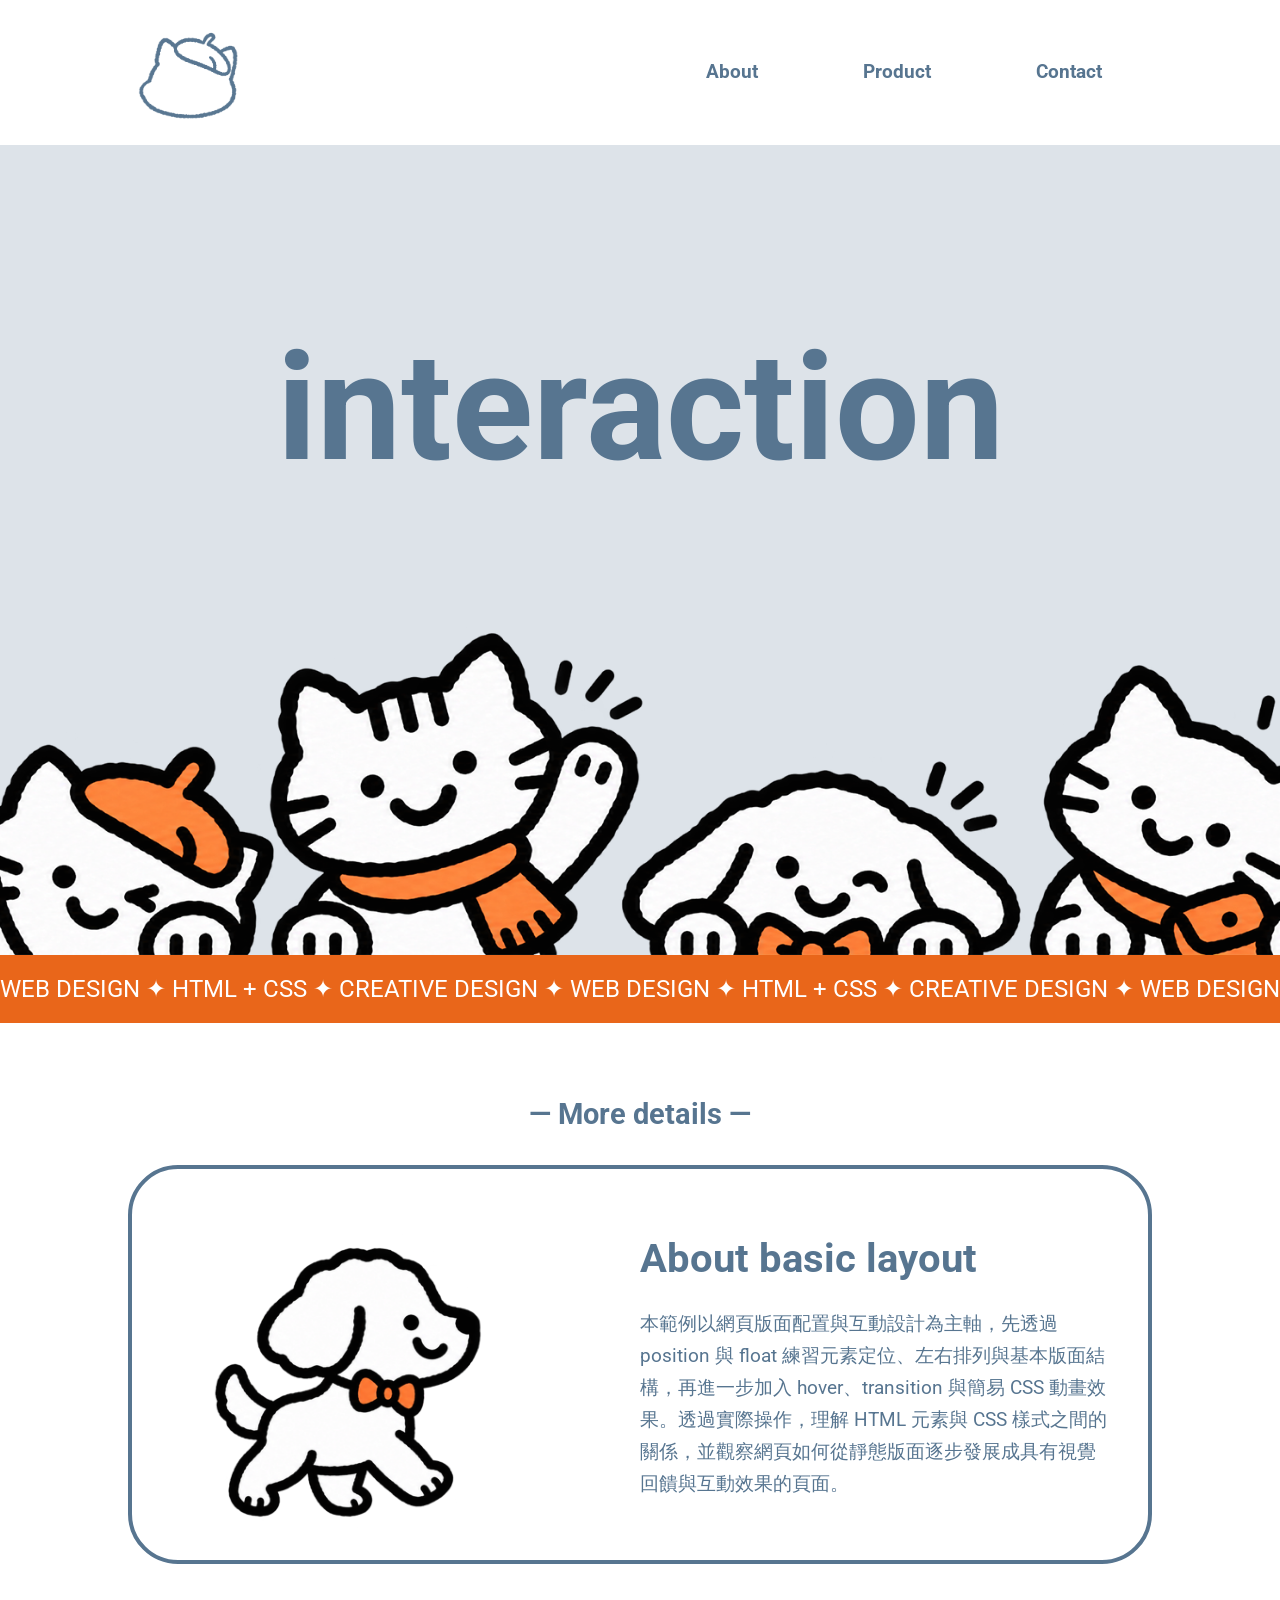
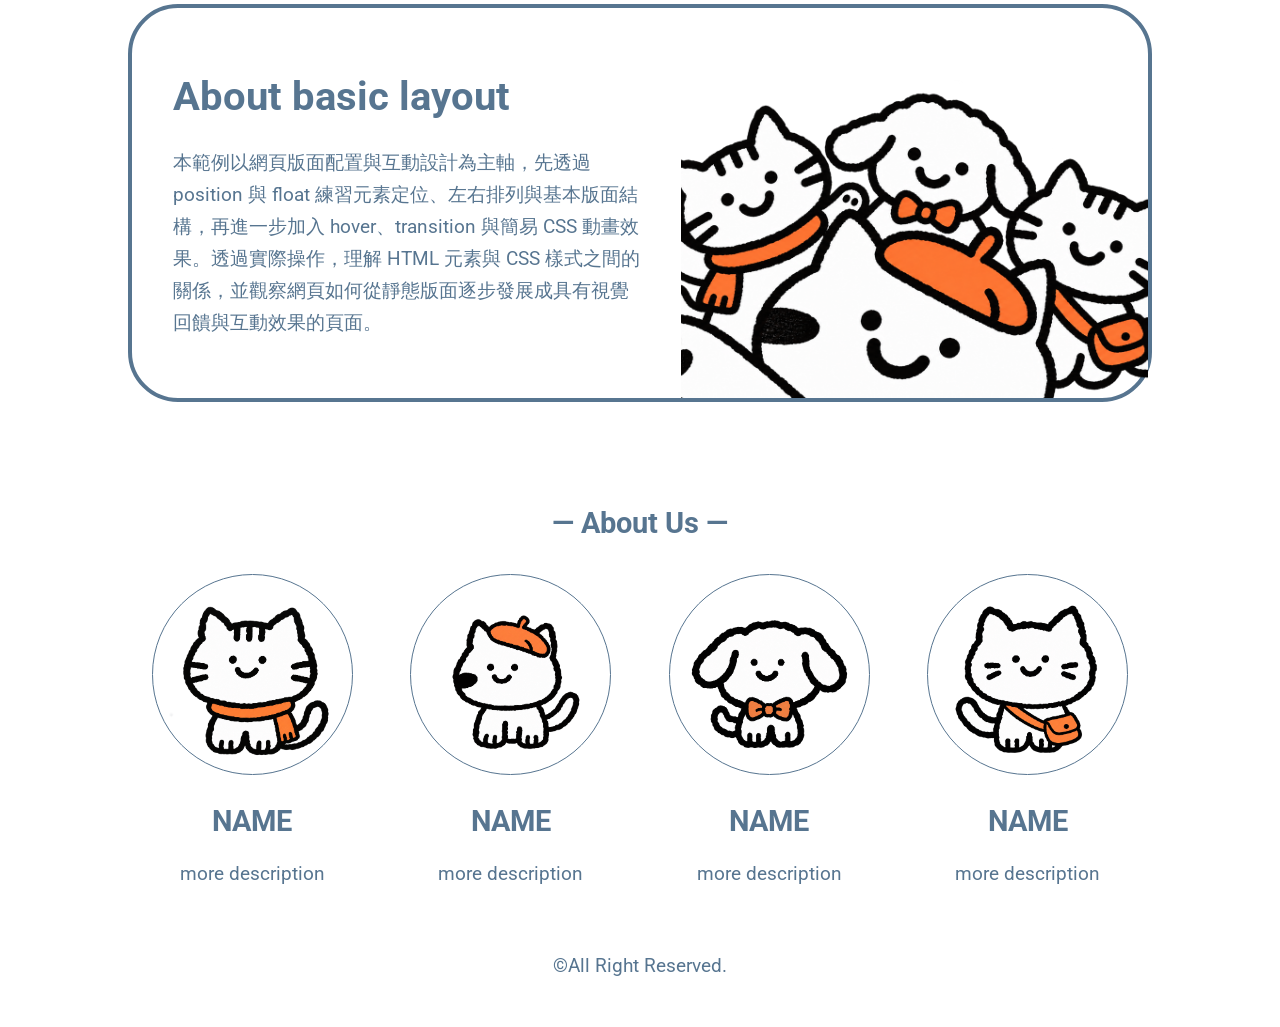
==== index.html @ 91f1d58e "first commit" ====
<!doctype html>
<html>

<head><!--設定頁面基本資訊+外部連結-->
<meta charset="utf-8">
<meta name="viewport" content=" width=device-width, initial-scale=1.0 ">
<title>portfolio</title>
<link href="css/mid.css" rel="stylesheet" type="text/css">
</head>

<body><!--瀏覽器看得見的內容-->
<!--header-->
<header>
    <div class="menu">
        <!--logo-->
        <div class="logo">
            <a href="p2.html">
            <img src="images/logo.png">
            </a>
        </div>
        <!--nav-->
        <nav>
            <a href="p2.html">About</a>
            <a href="p2.html">Product</a>
            <a href="p2.html">Contact</a>
        </nav>
    </div>
</header>

<!--hero-->
<div class="hero">
    <img src="images/hero.png" alt="hero">
    <h1>interaction</h1>
</div>

<!--marquee-->
<div class="marquee">
  <div class="marquee-track">
    <div class="marquee-content">
      WEB DESIGN ✦ HTML + CSS ✦ CREATIVE DESIGN ✦
      WEB DESIGN ✦ HTML + CSS ✦ CREATIVE DESIGN ✦
      WEB DESIGN ✦ HTML + CSS ✦ CREATIVE DESIGN ✦
      WEB DESIGN ✦ HTML + CSS ✦ CREATIVE DESIGN ✦
      WEB DESIGN ✦ HTML + CSS ✦ CREATIVE DESIGN ✦
      WEB DESIGN ✦ HTML + CSS ✦ CREATIVE DESIGN ✦
    </div>
    <div class="marquee-content" aria-hidden="true">
      WEB DESIGN ✦ HTML + CSS ✦ CREATIVE DESIGN ✦
      WEB DESIGN ✦ HTML + CSS ✦ CREATIVE DESIGN ✦
    </div>
  </div>
</div>

<!--description section-->
<section>
    <h1>— More details —</h1>
    <!--article-->
    <a href="#">
    <article>
        <div class="a_left">
            <img src="images/a1.png" />
        </div>
        <div class="a_right">
            <h2>About basic layout</h2>
            <p>本範例以網頁版面配置與互動設計為主軸，先透過 position 與 float 練習元素定位、左右排列與基本版面結構，再進一步加入 hover、transition 與簡易 CSS 動畫效果。透過實際操作，理解 HTML 元素與 CSS 樣式之間的關係，並觀察網頁如何從靜態版面逐步發展成具有視覺回饋與互動效果的頁面。</p>
        </div>
    </article>
    </a>
	
    <a href="#">
    <article>
       <div class="a_left">
            <img src="images/a2.png" />
        </div>
        <div class="a_right">
            <h2>About basic layout</h2>
            <p>本範例以網頁版面配置與互動設計為主軸，先透過 position 與 float 練習元素定位、左右排列與基本版面結構，再進一步加入 hover、transition 與簡易 CSS 動畫效果。透過實際操作，理解 HTML 元素與 CSS 樣式之間的關係，並觀察網頁如何從靜態版面逐步發展成具有視覺回饋與互動效果的頁面。</p>
        </div>
        
    </article>
    </a>

</section>

<!--card section-->
<section>
    <h1>— About Us —</h1>
        <!--card-->
        <div class="card">
            <a href="#">
            <img src="images/p1.png">
            <h2>NAME</h2>
            <p>more description</p>
            </a>
        </div>

        <div class="card">
            <a href="#">
            <img src="images/p2.png">
            <h2>NAME</h2>
            <p>more description</p>
            </a>
        </div> 

        <div class="card">
            <a href="#">
            <img src="images/p3.png">
            <h2>NAME</h2>
            <p>more description</p>
            </a>
        </div>

        <div class="card">
            <a href="#">
            <img src="images/p4.png">
            <h2>NAME</h2>
            <p>more description</p>
            </a>
        </div>

</section>



<!--footer-->
<footer>
&copy;All Right Reserved.
</footer>

</body>
</html>
---- css/mid.css ----
@import url('https://fonts.googleapis.com/css2?family=Roboto:ital,wght@0,100..900;1,100..900&display=swap');

body{
    padding: 0;
    margin: 0;
    font-size: 1.2rem;
    color:rgba(87, 117, 144, 1);

    font-family: "Roboto", sans-serif;
}

::selection{
    background: rgba(87, 117, 144, 1);
    color: rgba(255, 255, 255, 1);
}

a{
    text-decoration: none;
    color: rgba(87, 117, 144, 1);
    display: inline-block;
}

a:hover{
    color: rgba(87, 117, 144, 1);
}

/*header*/
header{
    /*position: fixed;*/
    top: 0;
    width: 100%;
    height: auto;
    z-index: 200000;
}

/*menu*/
.menu{
    width: 80%;
    margin: 10px auto;
    display:flex;
}

/*logo*/
.logo{
   /* float: left;*/
    /*width: 120px;*/
    flex:0 0 120px;
}

.logo img{
    width: 100%;
    margin: auto;
    background: rgba(255, 255, 255, .5);
	border-radius: 50%;
}

/*nav*/
nav{
   /* float: right;*/
    flex:1;
    text-align: right;

}

nav a{
    padding: 50px;
    font-weight: bold;
}

nav a:hover{
    text-decoration: underline;
}

/*hero*/
.hero{
    position: relative;   
    width: 100%;
    height: 90vh;
    background:rgba(87, 117, 144, .2);
}

.hero img{
    width: 100%;
    height: 100%;
    object-fit:cover;
    object-position:bottom;
}

.hero h1{
    position: absolute;
    top:20%;
	left:50%;
	transform: translate(-50%, -50%);

    font-size: 150px;
    color: rgba(87, 117, 144, 1);
}

/*marquee*/
.marquee{
    width: 100%;
    overflow: hidden;
    background: rgb(233, 102, 26);
    color: rgba(255, 255, 255, 1);
    padding: 20px 0;
}


.marquee-track{
    display: flex;
    width: max-content;
    animation: marquee 20s linear infinite;
}

@keyframes marquee{
    from {
        transform: translateX(0);
    }
    to {
        transform: translateX(-50%);
    }
}

.marquee-content{
    flex-shrink: 0;
    padding-right: 0px;
    white-space: nowrap;
    font-size: max(1.5rem, 1vw); 
}




/*section*/
section{
    display:flex;
    flex-wrap: wrap;
    gap:10px;

    /*clear: both;*/
    width: 80%;
    margin: auto;
    margin-top: 50px;
}

section h1{
    flex:0 0 100%;
    color:rgba(87, 117, 144, 1);
    text-align: center;
}

/*card*/
.card{
	flex: 0 0 calc((100% - 10px *3)/4);
	text-align:center;
	cursor:pointer;
}

.card img{
	width:80%;
	border-radius:50%;
	border:solid 1px rgba(87, 117, 144, 1);
    
	-ms-transform: rotate(0deg); /* IE 9 */
    -webkit-transform: rotate(0deg); /* Safari */
    transform: rotate(0deg); /* Standard syntax */
	
	transition: transform 1.5s;
	-webkit-transition: transform 1.5s;
}

.card:hover img{
	-ms-transform: rotate(-20deg); /* IE 9 */
    -webkit-transform: rotate(-20deg); /* Safari */
    transform: rotate(-20deg); /* Standard syntax */
}

/*article*/
article{
	flex:0 0 100%;
	margin:auto;
    margin-bottom: 30px;
    border:solid 4px rgba(87, 117, 144, 1);
    border-radius: 50px;
    box-sizing: border-box;

    display:flex;
}

section > a:nth-of-type(2n) article{
    flex-direction: row-reverse;
}



article:hover{
    border:solid 8px rgba(87, 117, 144, 1);
    background:rgba(87, 117, 144, .2);
}

.a_left{
   /* position: relative;
	float:left;
	width:50%;
    height:100%;*/
    flex:1;
}

.a_left img{
	float:left;
    width: 100%;
    height:100%;
	object-fit: cover;
    object-position: bottom;
}

.a_right{
	flex:1;
    /*float:left;
	width:50%;
    height:100%;*/
	padding: 4%;
	box-sizing:border-box;
	color:rgba(87, 117, 144, 1);
	text-align:left;
    line-height: 2rem;

}

.a_right h2{
    font-size: 2.5rem;
}

/*footer*/
footer{
    clear: both;
    width: 100%;
    padding: 50px 0px;
    text-align: center;
}

/*for tablets*/
@media only screen and (max-width: 1200px) {
}

/*for mobile*/
@media only screen and (max-width: 768px) {

    body{
        font-size: 1.3rem;
    }

    /*menu*/
    .menu{
        margin:20px auto;
        flex-direction: column;
    }


    /*logo*/
    .logo{
        text-align: center;
    }

    .logo img{
     width: 30%;
     margin: auto;
    
    }

    /*nav*/
    nav{
        text-align: center;
    }

    nav a{
        padding: 10px;
    }


    /*hero*/
    .hero{
        height: 60vh;
    }

    .hero h1{
        top:40%;
        font-size: 80px;
    }

    /*card*/
    .card{
        flex: 0 0 calc((100% - 10px *1)/2);
    }

    /*article*/
    article{
	    flex-direction: column;
    }

    section > a:nth-of-type(2n) article{
        flex-direction: column;
    }

    .a_right{
        padding: 6%;
    }

    .a_right h2{
        font-size: 2rem;
    }




}
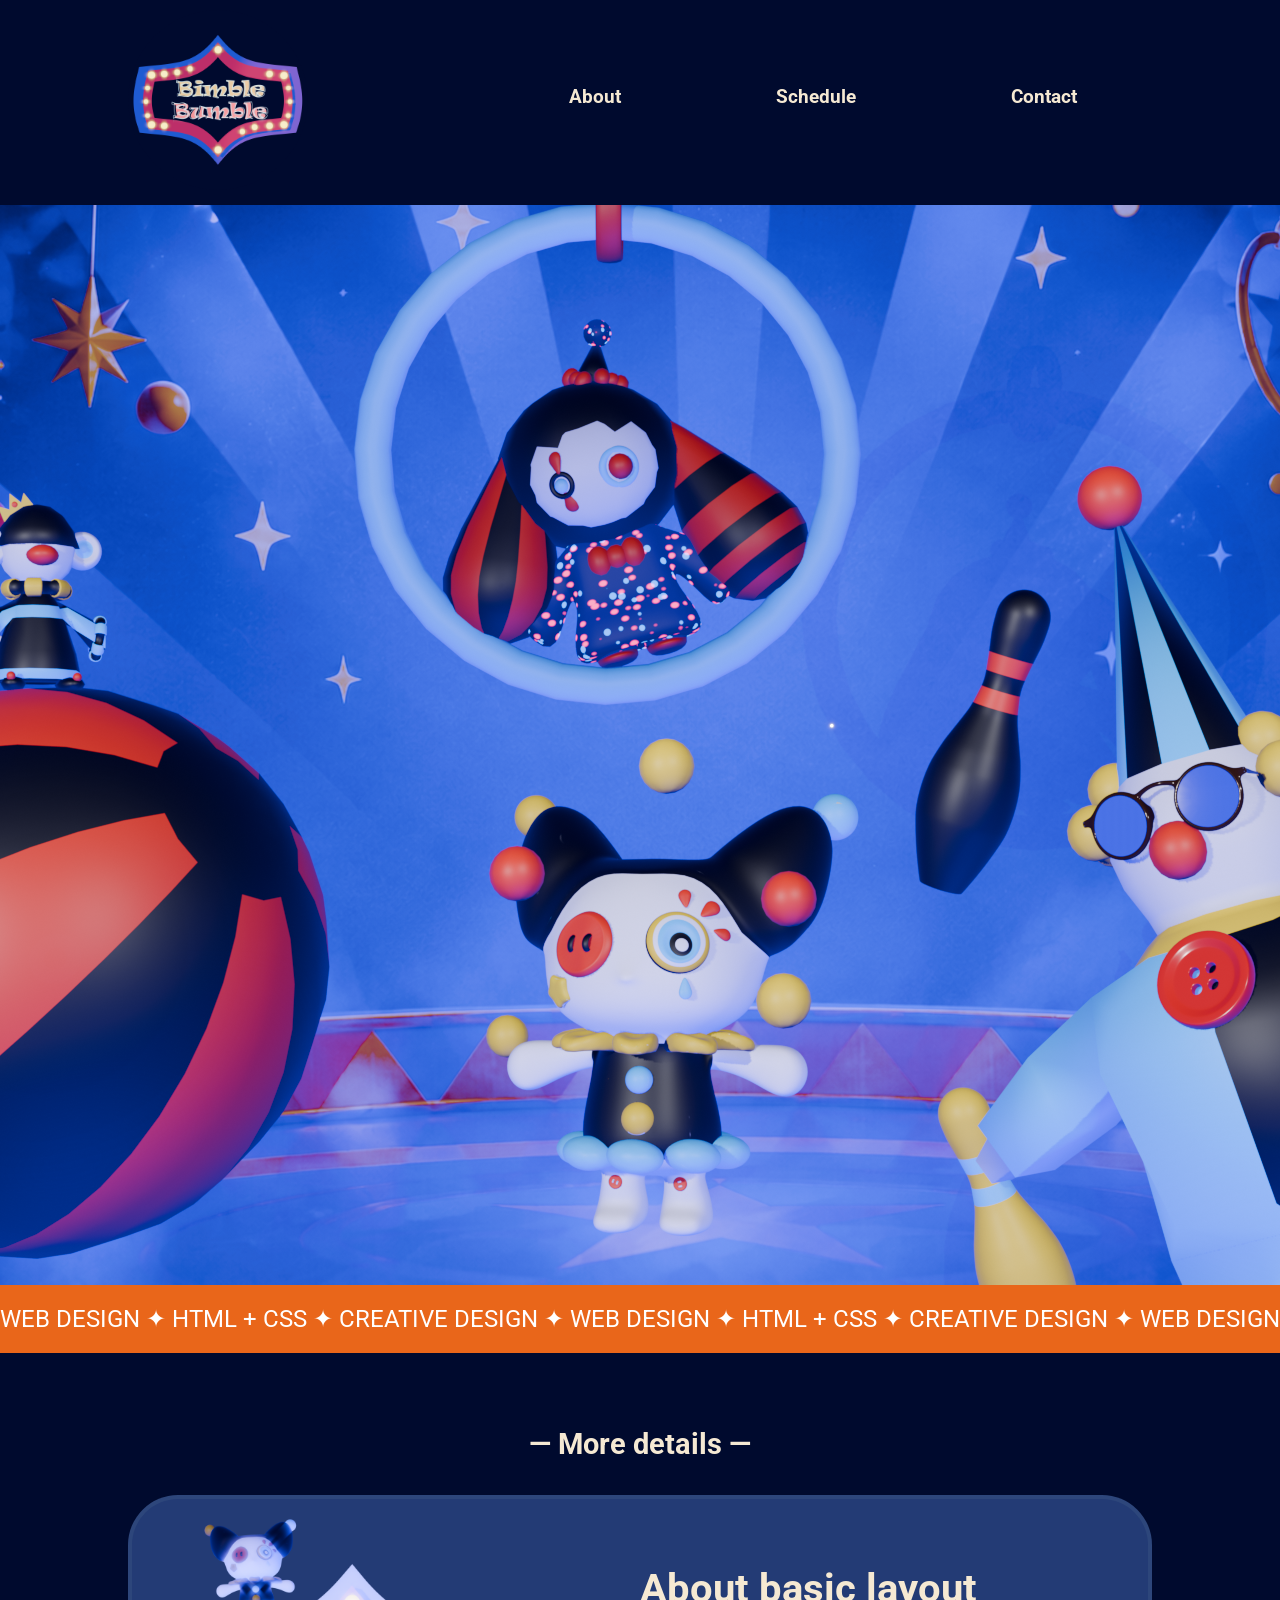
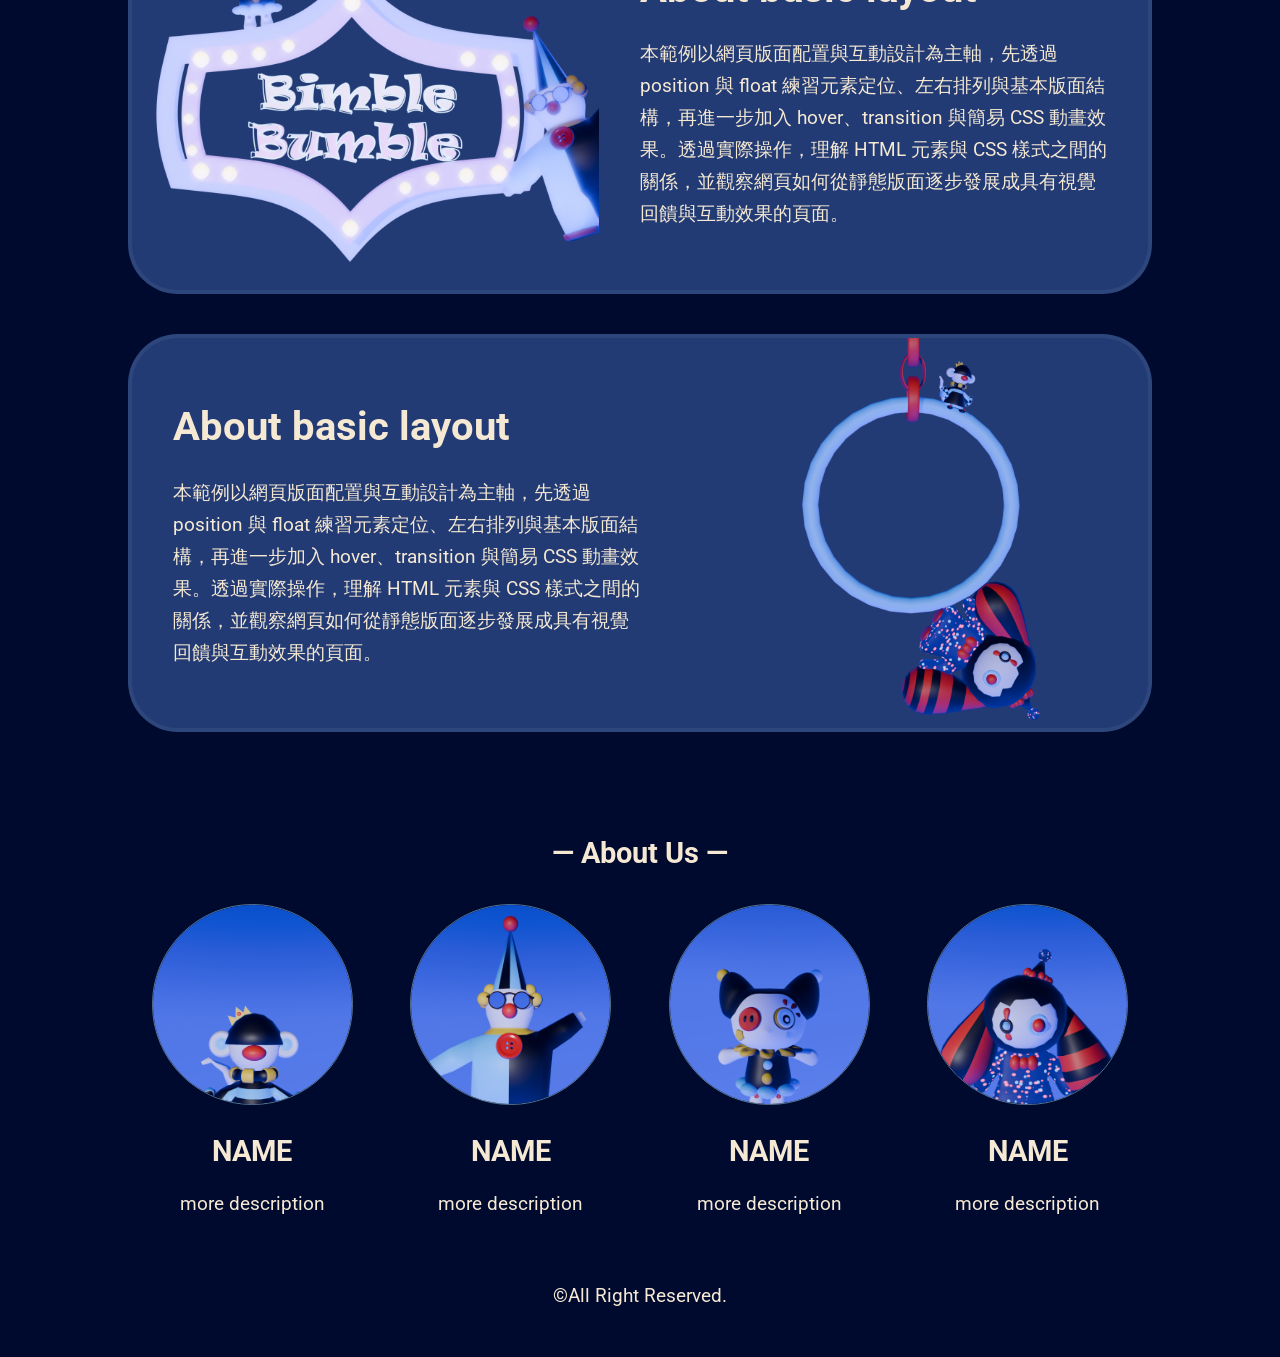
==== commit d096b37a: "update" ====
--- a/index.html
+++ b/index.html
@@ -15,13 +15,13 @@
         <!--logo-->
         <div class="logo">
             <a href="p2.html">
-            <img src="images/logo.png">
+            <img src="1031/logo.png">
             </a>
         </div>
         <!--nav-->
         <nav>
             <a href="p2.html">About</a>
-            <a href="p2.html">Product</a>
+            <a href="p2.html">Schedule</a>
             <a href="p2.html">Contact</a>
         </nav>
     </div>
@@ -29,8 +29,8 @@
 
 <!--hero-->
 <div class="hero">
-    <img src="images/hero.png" alt="hero">
-    <h1>interaction</h1>
+    <img src="1031/1031011.png" alt="hero">
+    <!--<h1>interaction</h1>-->
 </div>
 
 <!--marquee-->
@@ -58,7 +58,7 @@
     <a href="#">
     <article>
         <div class="a_left">
-            <img src="images/a1.png" />
+            <img src="1031/1031015.png" />
         </div>
         <div class="a_right">
             <h2>About basic layout</h2>
@@ -70,7 +70,7 @@
     <a href="#">
     <article>
        <div class="a_left">
-            <img src="images/a2.png" />
+            <img src="1031/1031012.png" />
         </div>
         <div class="a_right">
             <h2>About basic layout</h2>
@@ -88,7 +88,7 @@
         <!--card-->
         <div class="card">
             <a href="#">
-            <img src="images/p1.png">
+            <img src="1031/103101.png">
             <h2>NAME</h2>
             <p>more description</p>
             </a>
@@ -96,7 +96,7 @@
 
         <div class="card">
             <a href="#">
-            <img src="images/p2.png">
+            <img src="1031/103104.png">
             <h2>NAME</h2>
             <p>more description</p>
             </a>
@@ -104,7 +104,7 @@
 
         <div class="card">
             <a href="#">
-            <img src="images/p3.png">
+            <img src="1031/103105.png">
             <h2>NAME</h2>
             <p>more description</p>
             </a>
@@ -112,7 +112,7 @@
 
         <div class="card">
             <a href="#">
-            <img src="images/p4.png">
+            <img src="1031/103108.png">
             <h2>NAME</h2>
             <p>more description</p>
             </a>
--- a/css/mid.css
+++ b/css/mid.css
@@ -4,9 +4,11 @@
     padding: 0;
     margin: 0;
     font-size: 1.2rem;
-    color:rgba(87, 117, 144, 1);
+    color: rgba(245, 233, 211, 1);
 
     font-family: "Roboto", sans-serif;
+
+    background-color: rgb(0, 10, 46)
 }
 
 ::selection{
@@ -16,12 +18,12 @@
 
 a{
     text-decoration: none;
-    color: rgba(87, 117, 144, 1);
+    color: rgba(245, 233, 211, 1);
     display: inline-block;
 }
 
 a:hover{
-    color: rgba(87, 117, 144, 1);
+    color: rgb(150, 9, 9);
 }
 
 /*header*/
@@ -44,13 +46,13 @@
 .logo{
    /* float: left;*/
     /*width: 120px;*/
-    flex:0 0 120px;
+    flex:0 0 150px;
 }
 
 .logo img{
-    width: 100%;
+    width: 120%;
     margin: auto;
-    background: rgba(255, 255, 255, .5);
+    background: rgb(0, 10, 46,.5);
 	border-radius: 50%;
 }
 
@@ -63,7 +65,7 @@
 }
 
 nav a{
-    padding: 50px;
+    padding: 75px;
     font-weight: bold;
 }
 
@@ -75,8 +77,8 @@
 .hero{
     position: relative;   
     width: 100%;
-    height: 90vh;
-    background:rgba(87, 117, 144, .2);
+    height: 120vh;
+    background:rgba(16, 27, 66, 1)
 }
 
 .hero img{
@@ -145,7 +147,7 @@
 
 section h1{
     flex:0 0 100%;
-    color:rgba(87, 117, 144, 1);
+    color: rgba(245, 233, 211, 1);
     text-align: center;
 }
 
@@ -180,7 +182,8 @@
 	flex:0 0 100%;
 	margin:auto;
     margin-bottom: 30px;
-    border:solid 4px rgba(87, 117, 144, 1);
+    background-color: rgba(35, 59, 117, 1);
+    border: 4px solid rgba(87, 117, 144, .2);
     border-radius: 50px;
     box-sizing: border-box;
 
@@ -194,7 +197,7 @@
 
 
 article:hover{
-    border:solid 8px rgba(87, 117, 144, 1);
+    border:solid 8px rgba(242, 198, 93, 1);
     background:rgba(87, 117, 144, .2);
 }
 
@@ -221,7 +224,7 @@
     height:100%;*/
 	padding: 4%;
 	box-sizing:border-box;
-	color:rgba(87, 117, 144, 1);
+	color: rgba(245, 233, 211, 1);
 	text-align:left;
     line-height: 2rem;
 
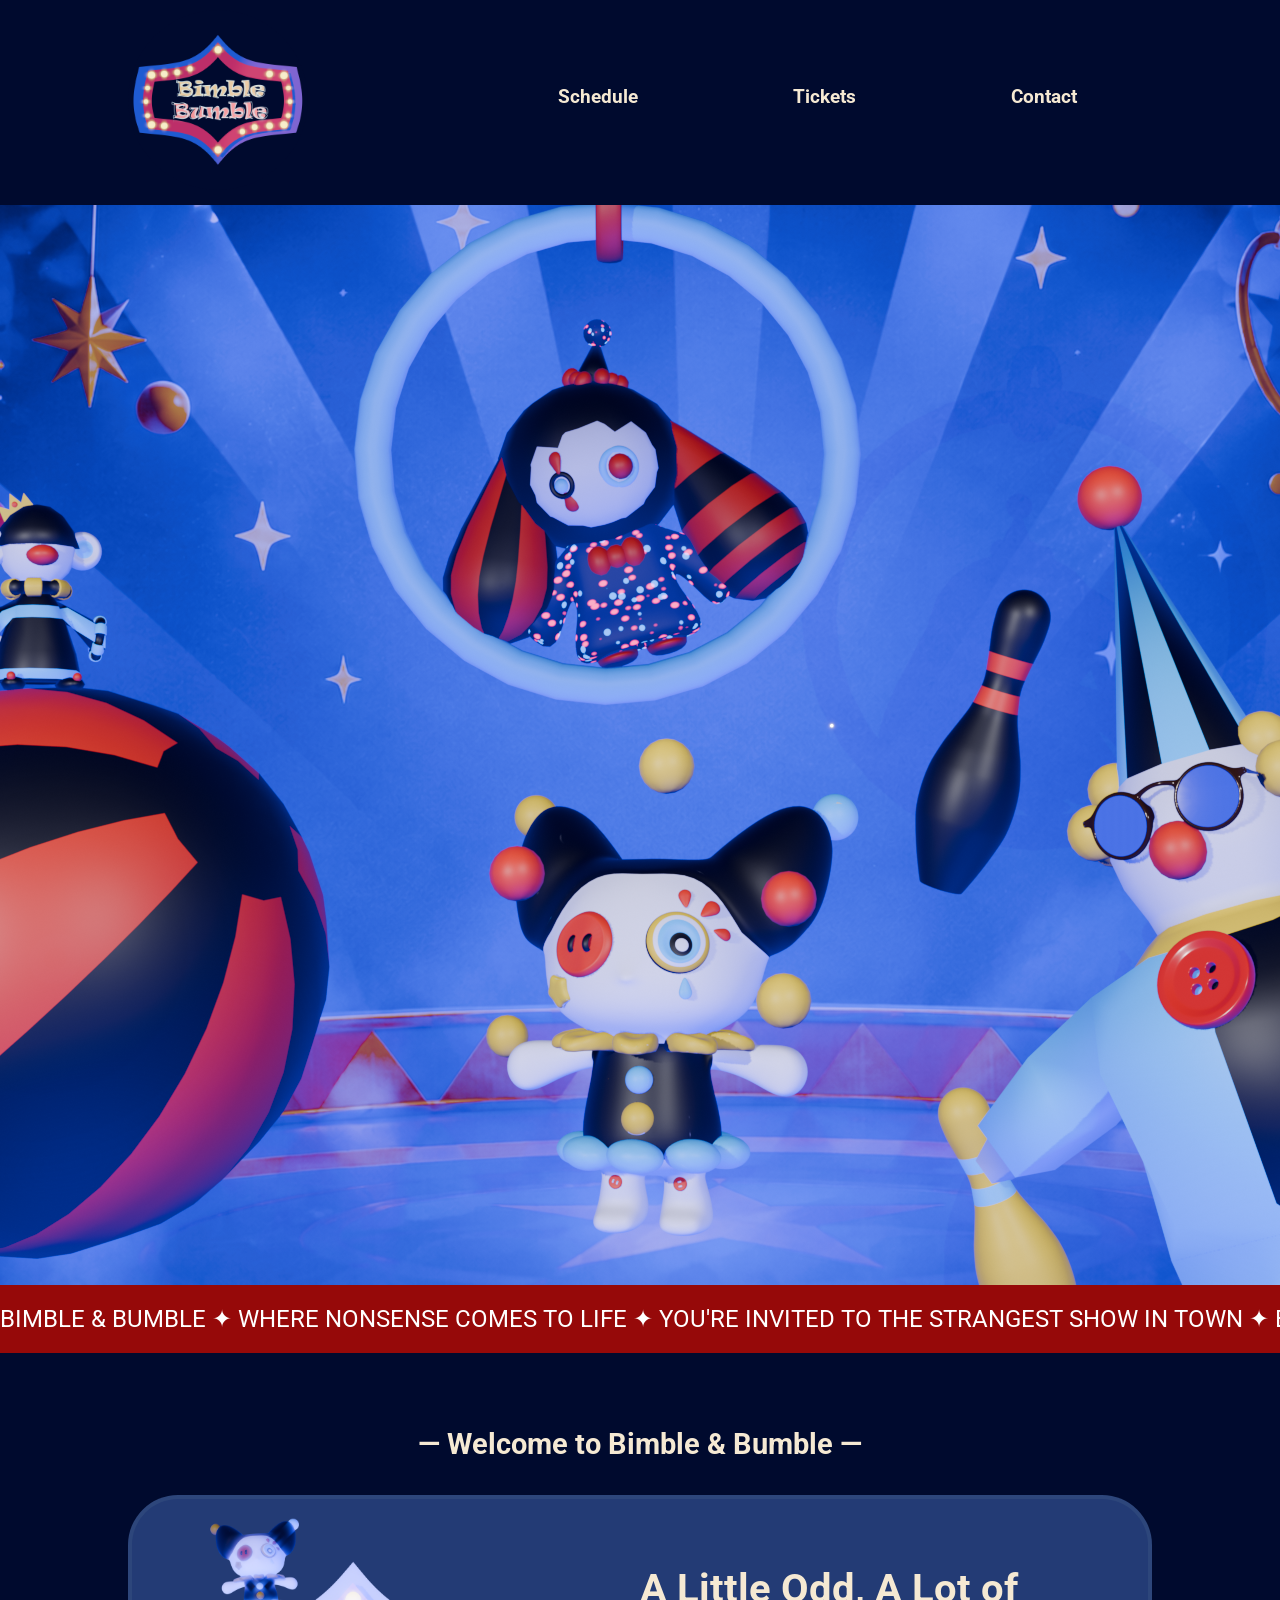
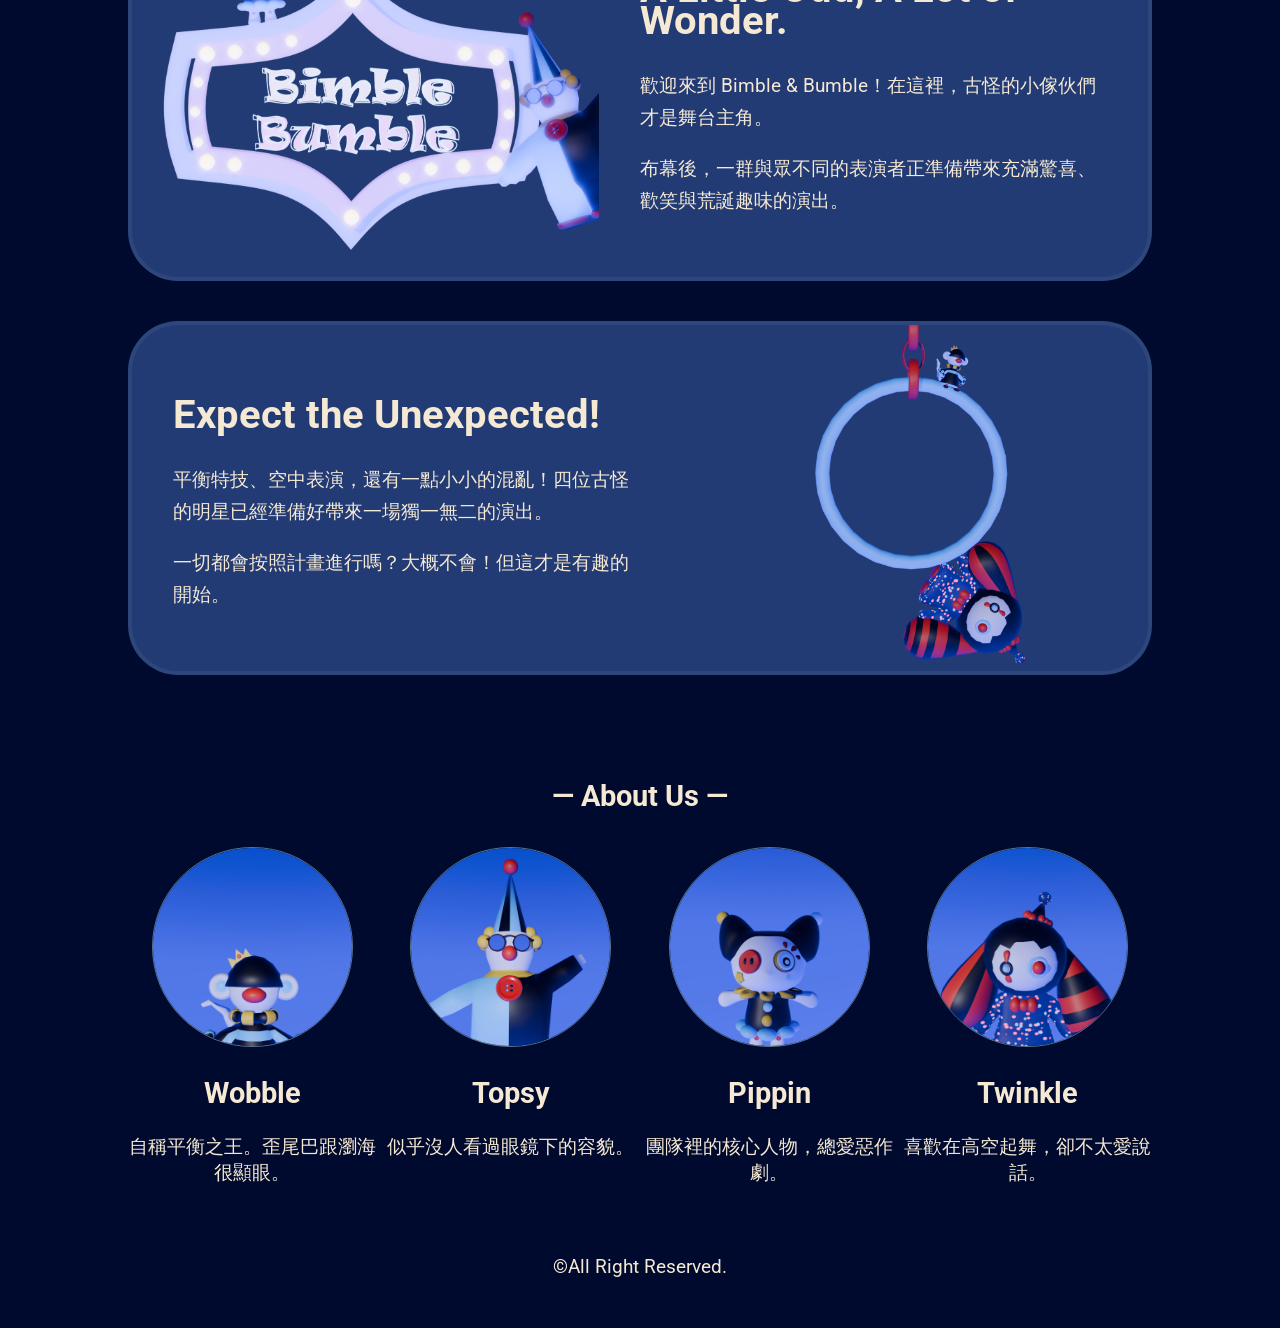
==== commit b24f7478: "update" ====
--- a/index.html
+++ b/index.html
@@ -20,8 +20,8 @@
         </div>
         <!--nav-->
         <nav>
-            <a href="p2.html">About</a>
             <a href="p2.html">Schedule</a>
+            <a href="p2.html">Tickets</a>
             <a href="p2.html">Contact</a>
         </nav>
     </div>
@@ -37,23 +37,23 @@
 <div class="marquee">
   <div class="marquee-track">
     <div class="marquee-content">
-      WEB DESIGN ✦ HTML + CSS ✦ CREATIVE DESIGN ✦
-      WEB DESIGN ✦ HTML + CSS ✦ CREATIVE DESIGN ✦
-      WEB DESIGN ✦ HTML + CSS ✦ CREATIVE DESIGN ✦
-      WEB DESIGN ✦ HTML + CSS ✦ CREATIVE DESIGN ✦
-      WEB DESIGN ✦ HTML + CSS ✦ CREATIVE DESIGN ✦
-      WEB DESIGN ✦ HTML + CSS ✦ CREATIVE DESIGN ✦
+        BIMBLE & BUMBLE ✦ WHERE NONSENSE COMES TO LIFE ✦
+        YOU'RE INVITED TO THE STRANGEST SHOW IN TOWN ✦
+        BIMBLE & BUMBLE ✦ WHERE NONSENSE COMES TO LIFE ✦
+        YOU'RE INVITED TO THE STRANGEST SHOW IN TOWN ✦
+        BIMBLE & BUMBLE ✦ WHERE NONSENSE COMES TO LIFE ✦
+        YOU'RE INVITED TO THE STRANGEST SHOW IN TOWN ✦
     </div>
     <div class="marquee-content" aria-hidden="true">
-      WEB DESIGN ✦ HTML + CSS ✦ CREATIVE DESIGN ✦
-      WEB DESIGN ✦ HTML + CSS ✦ CREATIVE DESIGN ✦
+        BIMBLE & BUMBLE ✦ WHERE NONSENSE COMES TO LIFE ✦
+        YOU'RE INVITED TO THE STRANGEST SHOW IN TOWN ✦
     </div>
   </div>
 </div>
 
 <!--description section-->
 <section>
-    <h1>— More details —</h1>
+    <h1>— Welcome to Bimble & Bumble —</h1>
     <!--article-->
     <a href="#">
     <article>
@@ -61,8 +61,9 @@
             <img src="1031/1031015.png" />
         </div>
         <div class="a_right">
-            <h2>About basic layout</h2>
-            <p>本範例以網頁版面配置與互動設計為主軸，先透過 position 與 float 練習元素定位、左右排列與基本版面結構，再進一步加入 hover、transition 與簡易 CSS 動畫效果。透過實際操作，理解 HTML 元素與 CSS 樣式之間的關係，並觀察網頁如何從靜態版面逐步發展成具有視覺回饋與互動效果的頁面。</p>
+            <h2>A Little Odd, A Lot of Wonder.</h2>
+            <p>歡迎來到 Bimble & Bumble！在這裡，古怪的小傢伙們才是舞台主角。</p>
+            <p>布幕後，一群與眾不同的表演者正準備帶來充滿驚喜、歡笑與荒誕趣味的演出。</p>
         </div>
     </article>
     </a>
@@ -73,8 +74,9 @@
             <img src="1031/1031012.png" />
         </div>
         <div class="a_right">
-            <h2>About basic layout</h2>
-            <p>本範例以網頁版面配置與互動設計為主軸，先透過 position 與 float 練習元素定位、左右排列與基本版面結構，再進一步加入 hover、transition 與簡易 CSS 動畫效果。透過實際操作，理解 HTML 元素與 CSS 樣式之間的關係，並觀察網頁如何從靜態版面逐步發展成具有視覺回饋與互動效果的頁面。</p>
+            <h2>Expect the Unexpected!</h2>
+            <p>平衡特技、空中表演，還有一點小小的混亂！四位古怪的明星已經準備好帶來一場獨一無二的演出。</p>
+            <p>一切都會按照計畫進行嗎？大概不會！但這才是有趣的開始。</p>
         </div>
         
     </article>
@@ -89,32 +91,32 @@
         <div class="card">
             <a href="#">
             <img src="1031/103101.png">
-            <h2>NAME</h2>
-            <p>more description</p>
+            <h2>Wobble</h2>
+            <p>自稱平衡之王。歪尾巴跟瀏海很顯眼。</p>
             </a>
         </div>
 
         <div class="card">
             <a href="#">
             <img src="1031/103104.png">
-            <h2>NAME</h2>
-            <p>more description</p>
+            <h2>Topsy</h2>
+            <p>似乎沒人看過眼鏡下的容貌。</p>
             </a>
         </div> 
 
         <div class="card">
             <a href="#">
             <img src="1031/103105.png">
-            <h2>NAME</h2>
-            <p>more description</p>
+            <h2>Pippin</h2>
+            <p>團隊裡的核心人物，總愛惡作劇。</p>
             </a>
         </div>
 
         <div class="card">
             <a href="#">
             <img src="1031/103108.png">
-            <h2>NAME</h2>
-            <p>more description</p>
+            <h2>Twinkle</h2>
+            <p>喜歡在高空起舞，卻不太愛說話。</p>
             </a>
         </div>
 
--- a/css/mid.css
+++ b/css/mid.css
@@ -102,7 +102,7 @@
 .marquee{
     width: 100%;
     overflow: hidden;
-    background: rgb(233, 102, 26);
+    background:  rgb(150, 9, 9);
     color: rgba(255, 255, 255, 1);
     padding: 20px 0;
 }
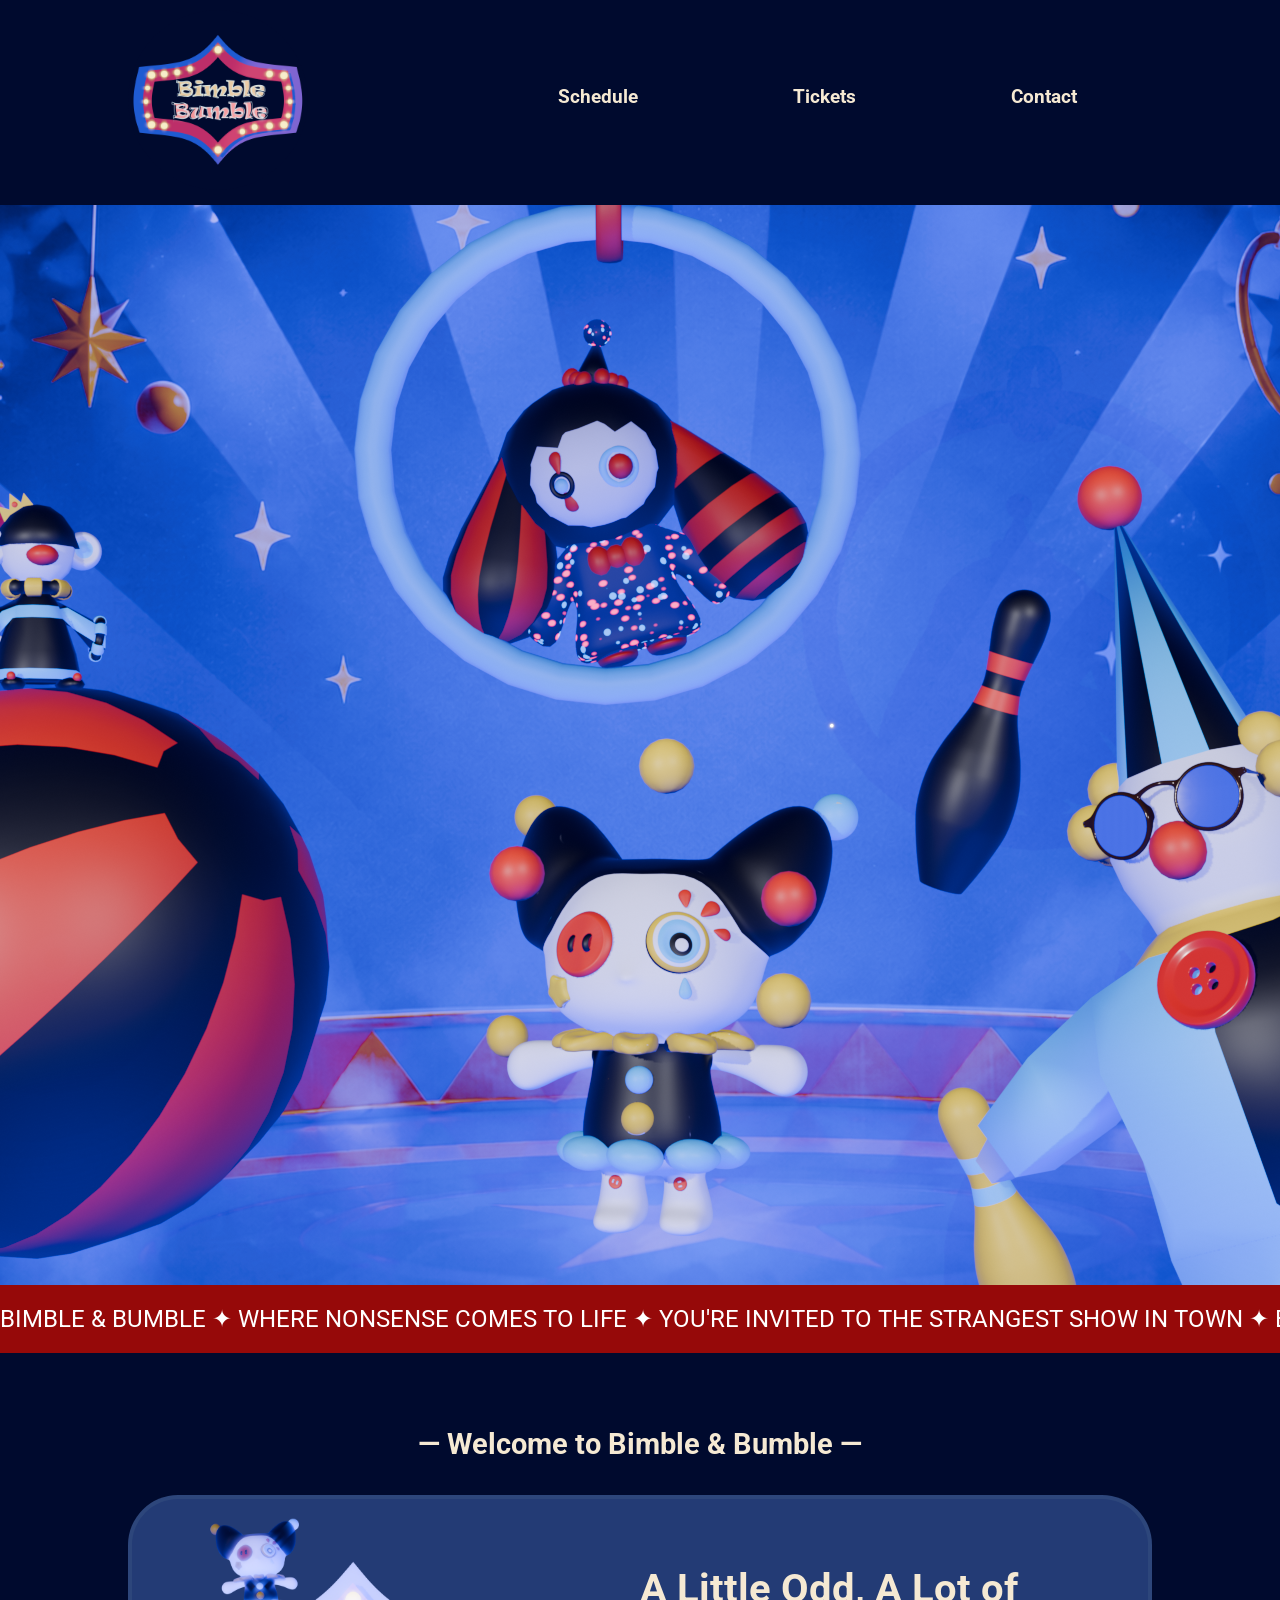
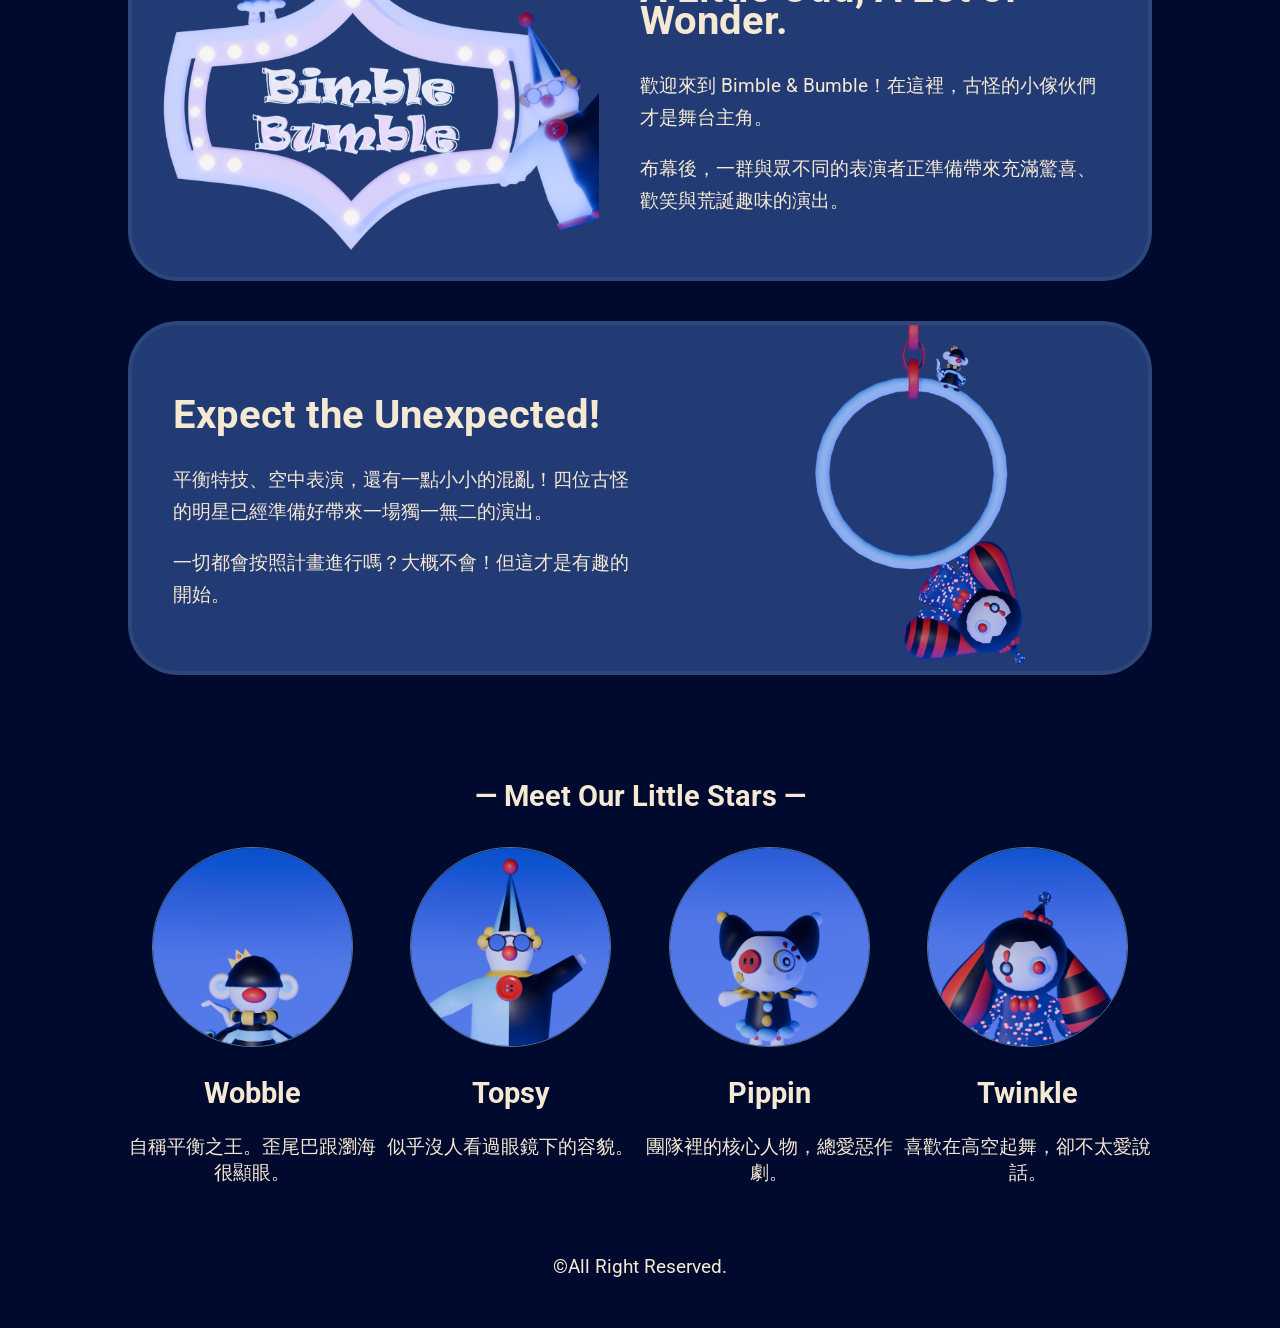
==== commit a0c26ac5: "update" ====
--- a/index.html
+++ b/index.html
@@ -86,7 +86,7 @@
 
 <!--card section-->
 <section>
-    <h1>— About Us —</h1>
+    <h1>— Meet Our Little Stars —</h1>
         <!--card-->
         <div class="card">
             <a href="#">
